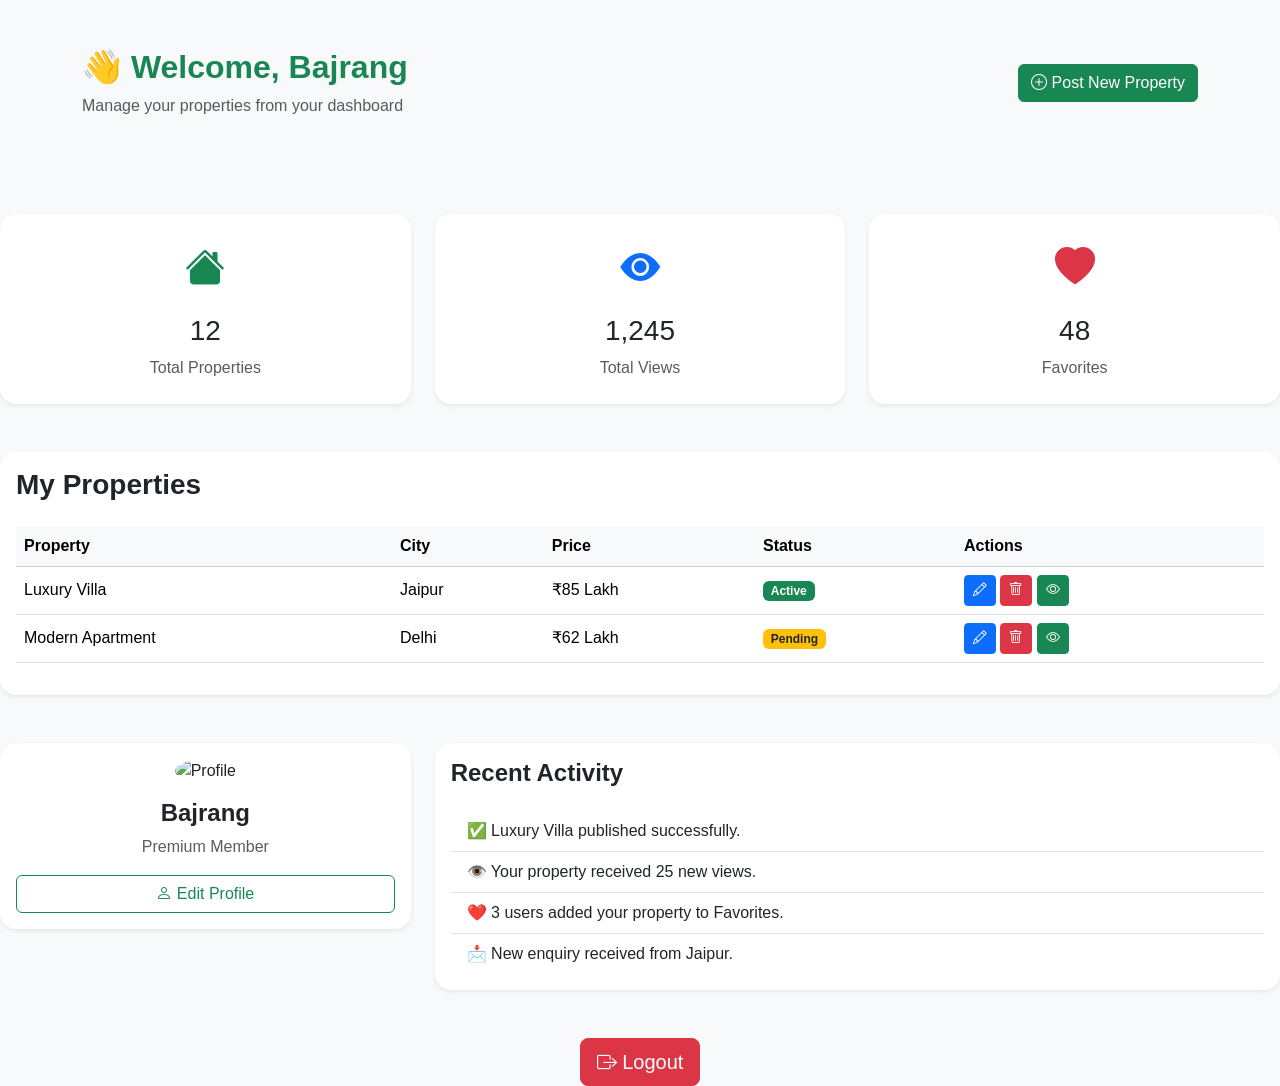
==== dashboard.html @ 8ec78494 "Completed User Dashboard UI" ====
<!DOCTYPE html>
<html lang="en">

<head>

<meta charset="UTF-8">

<meta name="viewport"
content="width=device-width, initial-scale=1.0">

<title>Dashboard | ZameenGhar</title>

<link href="https://cdn.jsdelivr.net/npm/bootstrap@5.3.7/dist/css/bootstrap.min.css" rel="stylesheet">

<link rel="stylesheet"
href="https://cdn.jsdelivr.net/npm/bootstrap-icons@1.13.1/font/bootstrap-icons.min.css">

<link rel="stylesheet"
href="assets/css/style.css">

</head>

<body class="bg-light">
    <div class="container py-5">

        <div class="d-flex justify-content-between align-items-center mb-5">
    
            <div>
    
                <h2 class="fw-bold text-success">
                    👋 Welcome, Bajrang
                </h2>
    
                <p class="text-muted mb-0">
                    Manage your properties from your dashboard
                </p>
    
            </div>
    
            <a href="post-property.html"
               class="btn btn-success">
    
                <i class="bi bi-plus-circle"></i>
    
                Post New Property
    
            </a>
    
        </div>
    
    </div>
    <div class="row g-4 mb-5">

        <div class="col-md-4">
    
            <div class="card shadow-sm border-0 rounded-4 text-center p-4">
    
                <i class="bi bi-house-fill text-success fs-1"></i>
    
                <h3 class="mt-3">12</h3>
    
                <p class="text-muted mb-0">
                    Total Properties
                </p>
    
            </div>
    
        </div>
    
        <div class="col-md-4">
    
            <div class="card shadow-sm border-0 rounded-4 text-center p-4">
    
                <i class="bi bi-eye-fill text-primary fs-1"></i>
    
                <h3 class="mt-3">1,245</h3>
    
                <p class="text-muted mb-0">
                    Total Views
                </p>
    
            </div>
    
        </div>
    
        <div class="col-md-4">
    
            <div class="card shadow-sm border-0 rounded-4 text-center p-4">
    
                <i class="bi bi-heart-fill text-danger fs-1"></i>
    
                <h3 class="mt-3">48</h3>
    
                <p class="text-muted mb-0">
                    Favorites
                </p>
    
            </div>
    
        </div>
    
    </div>
    <div class="card shadow-sm border-0 rounded-4">

        <div class="card-body">
    
            <h3 class="fw-bold mb-4">
                My Properties
            </h3>
    
            <div class="table-responsive">
    
                <table class="table table-hover align-middle">
    
                    <thead class="table-light">
    
                        <tr>
    
                            <th>Property</th>
    
                            <th>City</th>
    
                            <th>Price</th>
    
                            <th>Status</th>
    
                            <th>Actions</th>
    
                        </tr>
    
                    </thead>
    
                    <tbody>
    
                        <tr>
    
                            <td>Luxury Villa</td>
    
                            <td>Jaipur</td>
    
                            <td>₹85 Lakh</td>
    
                            <td>
                                <span class="badge bg-success">
                                    Active
                                </span>
                            </td>
    
                            <td>
    
                                <button class="btn btn-sm btn-primary">
                                    <i class="bi bi-pencil"></i>
                                </button>
    
                                <button class="btn btn-sm btn-danger">
                                    <i class="bi bi-trash"></i>
                                </button>
    
                                <a href="property-details.html"
                                   class="btn btn-sm btn-success">
                                    <i class="bi bi-eye"></i>
                                </a>
    
                            </td>
    
                        </tr>
    
                        <tr>
    
                            <td>Modern Apartment</td>
    
                            <td>Delhi</td>
    
                            <td>₹62 Lakh</td>
    
                            <td>
                                <span class="badge bg-warning text-dark">
                                    Pending
                                </span>
                            </td>
    
                            <td>
    
                                <button class="btn btn-sm btn-primary">
                                    <i class="bi bi-pencil"></i>
                                </button>
    
                                <button class="btn btn-sm btn-danger">
                                    <i class="bi bi-trash"></i>
                                </button>
    
                                <a href="property-details.html"
                                   class="btn btn-sm btn-success">
                                    <i class="bi bi-eye"></i>
                                </a>
    
                            </td>
    
                        </tr>
    
                    </tbody>
    
                </table>
    
            </div>
    
        </div>
    
    </div>
    <div class="row mt-5">

        <!-- Profile Card -->
    
        <div class="col-lg-4 mb-4">
    
            <div class="card shadow-sm border-0 rounded-4">
    
                <div class="card-body text-center">
    
                    <img src="https://i.pravatar.cc/150?img=12"
                         class="rounded-circle mb-3"
                         width="120"
                         height="120"
                         alt="Profile">
    
                    <h4 class="fw-bold">
                        Bajrang
                    </h4>
    
                    <p class="text-muted">
                        Premium Member
                    </p>
    
                    <button class="btn btn-outline-success w-100">
    
                        <i class="bi bi-person"></i>
    
                        Edit Profile
    
                    </button>
    
                </div>
    
            </div>
    
        </div>
    
        <!-- Recent Activity -->
    
        <div class="col-lg-8">
    
            <div class="card shadow-sm border-0 rounded-4">
    
                <div class="card-body">
    
                    <h4 class="fw-bold mb-4">
                        Recent Activity
                    </h4>
    
                    <ul class="list-group list-group-flush">
    
                        <li class="list-group-item">
                            ✅ Luxury Villa published successfully.
                        </li>
    
                        <li class="list-group-item">
                            👁️ Your property received 25 new views.
                        </li>
    
                        <li class="list-group-item">
                            ❤️ 3 users added your property to Favorites.
                        </li>
    
                        <li class="list-group-item">
                            📩 New enquiry received from Jaipur.
                        </li>
    
                    </ul>
    
                </div>
    
            </div>
    
        </div>
    
    </div>
    <div class="text-center mt-5">

        <button class="btn btn-danger btn-lg">
    
            <i class="bi bi-box-arrow-right"></i>
    
            Logout
    
        </button>
    
    </div>
    

</body>

</html>
---- assets/css/style.css ----
.navbar-brand{
    letter-spacing:1px;
}

.hero-title{
    font-weight:700;
}


body{
    background:#f8f9fa;
    font-family:Arial, sans-serif;
}
.card{
transition:.3s;
border-radius:15px;
overflow:hidden;
}

.card:hover{

transform:translateY(-8px);

box-shadow:0px 15px 40px rgba(0,0,0,.15);

}

.card img{

height:220px;

object-fit:cover;

}
.hero{
    min-height:650px;

    background:
    linear-gradient(rgba(0,0,0,.55),rgba(0,0,0,.55)),
    url("../images/hero.jpg");

    background-size:cover;
    background-position:center;
}
.category-card{

    background:#fff;

    border-radius:15px;

    padding:30px 15px;

    text-align:center;

    cursor:pointer;

    transition:.3s;

    box-shadow:0 5px 20px rgba(0,0,0,.08);

}

.category-card:hover{

    transform:translateY(-8px);

    box-shadow:0 15px 35px rgba(0,0,0,.15);

}

.category-card .icon{

    font-size:45px;

    margin-bottom:15px;

}

.category-card h5{

    font-weight:600;

}
.city-card{

    border-radius:20px;

    overflow:hidden;

    position:relative;

    cursor:pointer;

    transition:.3s;

    box-shadow:0 5px 20px rgba(0,0,0,.10);

}

.city-card:hover{

    transform:translateY(-8px);

    box-shadow:0 20px 40px rgba(0,0,0,.20);

}

.city-card img{

    width:100%;

    height:220px;

    object-fit:cover;

}

.city-info{

    position:absolute;

    bottom:0;

    width:100%;

    padding:20px;

    background:linear-gradient(transparent,rgba(0,0,0,.85));

    color:#fff;

}

.city-info p{

    margin:0;

}
.feature-box{

    background:#fff;

    padding:35px 25px;

    border-radius:20px;

    text-align:center;

    transition:.3s;

    box-shadow:0 5px 20px rgba(0,0,0,.08);

}

.feature-box:hover{

    transform:translateY(-8px);

    box-shadow:0 20px 40px rgba(0,0,0,.15);

}

.feature-icon{

    font-size:55px;

    margin-bottom:20px;

}

.feature-box h4{

    font-weight:700;

    margin-bottom:15px;

}

.feature-box p{

    color:#666;

    font-size:15px;

}
.footer{

    margin-top:70px;

}

.footer-link{

    color:#ccc;

    text-decoration:none;

    display:block;

    margin-bottom:10px;

    transition:.3s;

}

.footer-link:hover{

    color:#28a745;

    padding-left:8px;

}

.footer h5{

    margin-bottom:20px;

}

.footer p{

    color:#ddd;

}
.property-card{
    transition: all 0.3s ease;
    cursor: pointer;
}

.property-card:hover{
    transform: translateY(-8px);
    box-shadow: 0 15px 35px rgba(0,0,0,0.15);
}
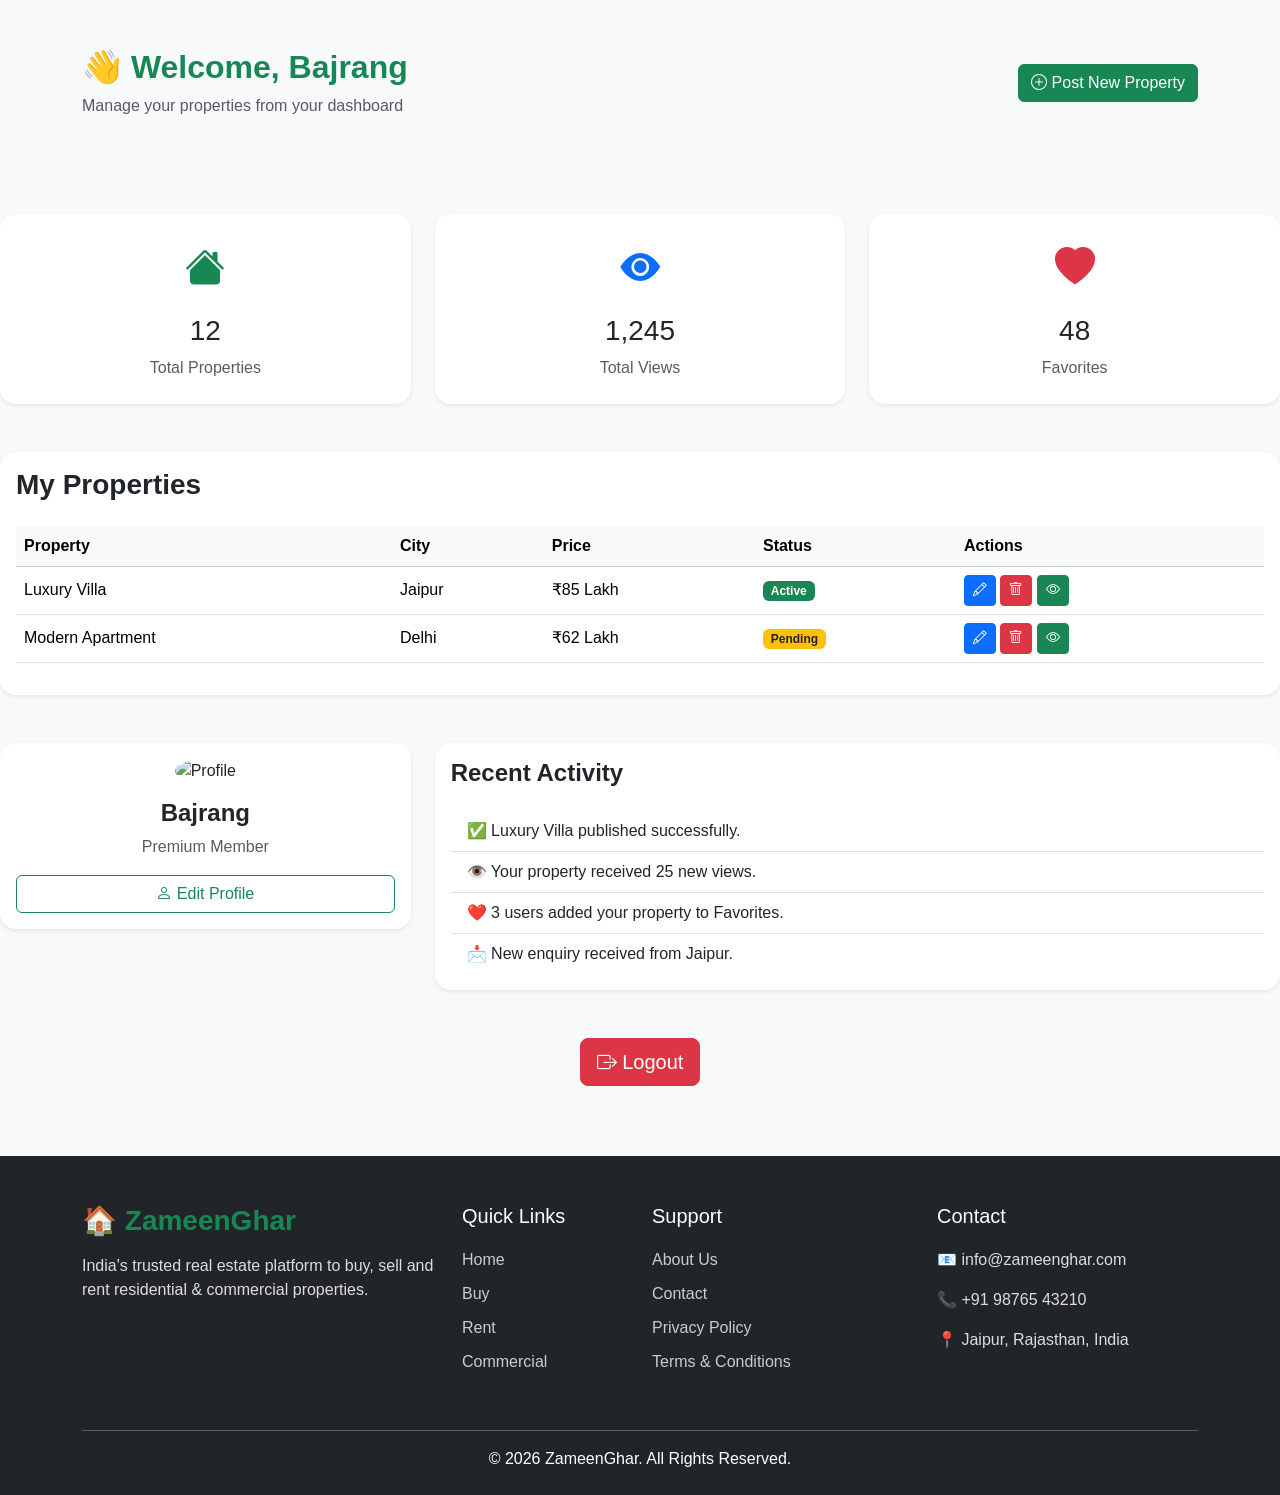
==== commit 8e093fdf: "Completed reuse componets footer" ====
--- a/dashboard.html
+++ b/dashboard.html
@@ -21,6 +21,7 @@
 </head>
 
 <body class="bg-light">
+    
     <div class="container py-5">
 
         <div class="d-flex justify-content-between align-items-center mb-5">
@@ -295,8 +296,18 @@
         </button>
     
     </div>
-    
-
+
+
+    
+    
+
+
+<script src="https://cdn.jsdelivr.net/npm/bootstrap@5.3.7/dist/js/bootstrap.bundle.min.js"></script>
+
+<script src="assets/js/config.js"></script>
+<script src="assets/js/app.js"></script>
+
+<div id="footer"></div>
 </body>
 
 </html>
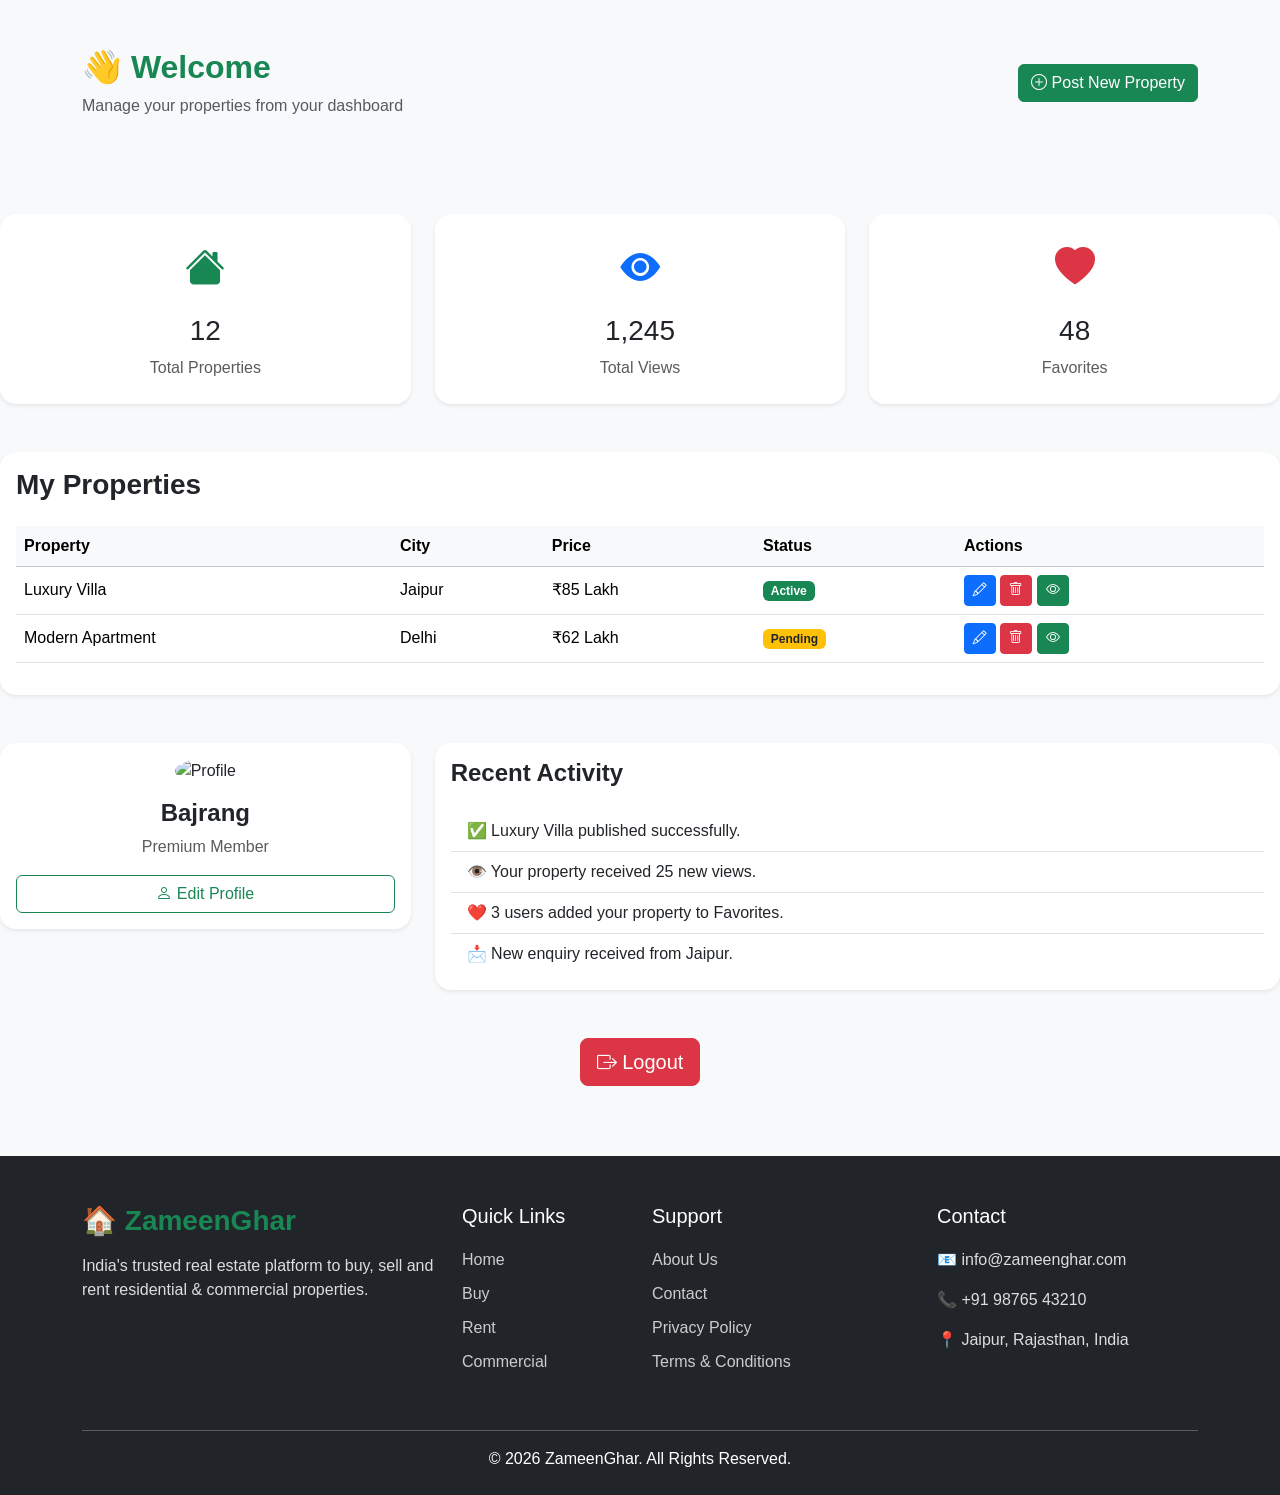
==== commit 2e790f15: "firebase connect  user created" ====
--- a/dashboard.html
+++ b/dashboard.html
@@ -28,8 +28,8 @@
     
             <div>
     
-                <h2 class="fw-bold text-success">
-                    👋 Welcome, Bajrang
+                <h2 id="welcomeUser" class="fw-bold text-success">
+                    👋 Welcome
                 </h2>
     
                 <p class="text-muted mb-0">
@@ -287,7 +287,10 @@
     </div>
     <div class="text-center mt-5">
 
-        <button class="btn btn-danger btn-lg">
+        <button id="logoutBtn" class="btn btn-danger btn-lg">
+            
+        
+            
     
             <i class="bi bi-box-arrow-right"></i>
     
@@ -303,9 +306,15 @@
 
 
 <script src="https://cdn.jsdelivr.net/npm/bootstrap@5.3.7/dist/js/bootstrap.bundle.min.js"></script>
-
+<script src="https://www.gstatic.com/firebasejs/10.12.2/firebase-app-compat.js"></script>
+<script src="https://www.gstatic.com/firebasejs/10.12.2/firebase-auth-compat.js"></script>
+<script src="https://www.gstatic.com/firebasejs/10.12.2/firebase-firestore-compat.js"></script>
+<script src="https://www.gstatic.com/firebasejs/10.12.2/firebase-storage-compat.js"></script>
+
+<script src="assets/js/firebase.js"></script>
 <script src="assets/js/config.js"></script>
 <script src="assets/js/app.js"></script>
+<script src="assets/js/auth.js"></script>
 
 <div id="footer"></div>
 </body>
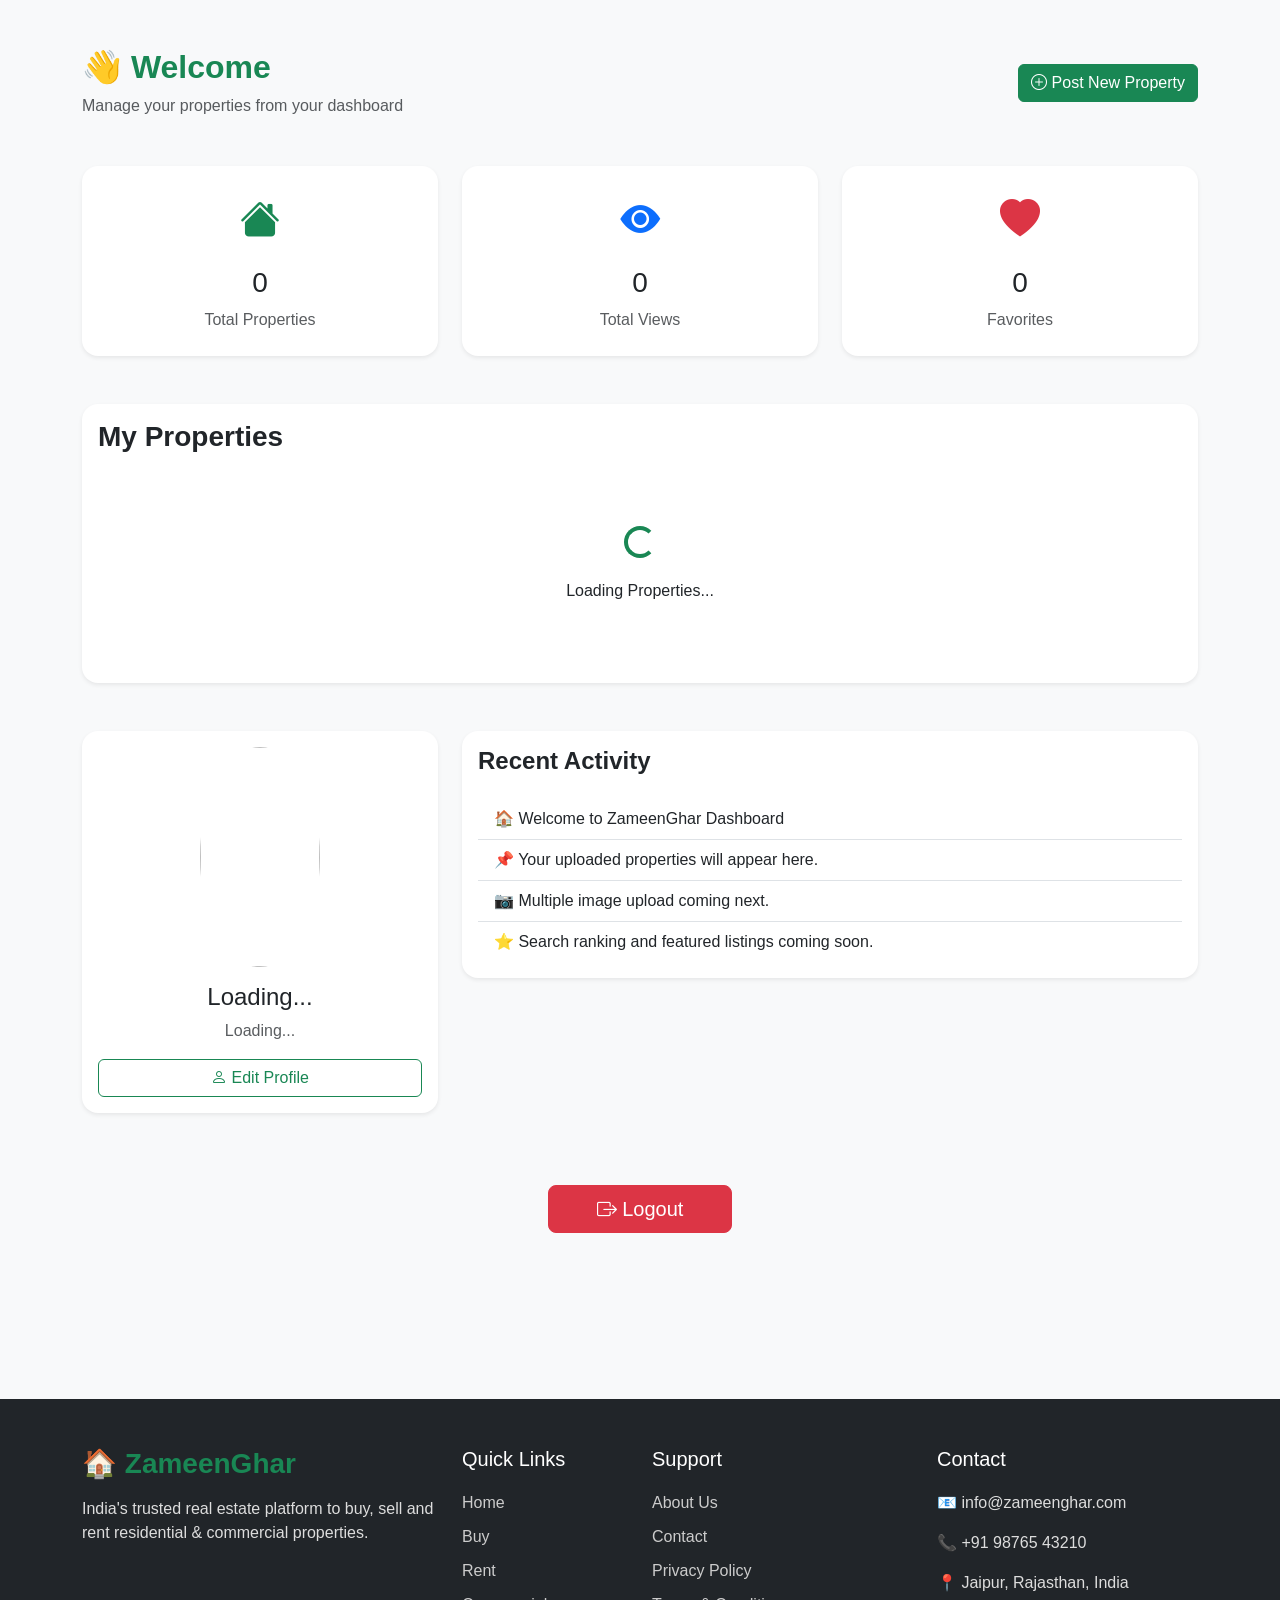
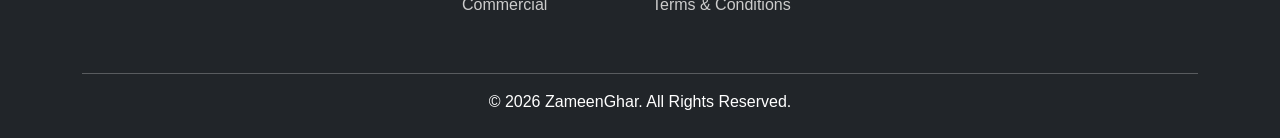
==== commit 4663b1b6: "Completed dashboad home js done" ====
--- a/dashboard.html
+++ b/dashboard.html
@@ -4,9 +4,7 @@
 <head>
 
 <meta charset="UTF-8">
-
-<meta name="viewport"
-content="width=device-width, initial-scale=1.0">
+<meta name="viewport" content="width=device-width, initial-scale=1.0">
 
 <title>Dashboard | ZameenGhar</title>
 
@@ -21,302 +19,284 @@
 </head>
 
 <body class="bg-light">
-    
-    <div class="container py-5">
-
-        <div class="d-flex justify-content-between align-items-center mb-5">
-    
-            <div>
-    
-                <h2 id="welcomeUser" class="fw-bold text-success">
-                    👋 Welcome
-                </h2>
-    
-                <p class="text-muted mb-0">
-                    Manage your properties from your dashboard
-                </p>
-    
-            </div>
-    
-            <a href="post-property.html"
-               class="btn btn-success">
-    
-                <i class="bi bi-plus-circle"></i>
-    
-                Post New Property
-    
-            </a>
-    
-        </div>
-    
-    </div>
-    <div class="row g-4 mb-5">
-
-        <div class="col-md-4">
-    
-            <div class="card shadow-sm border-0 rounded-4 text-center p-4">
-    
-                <i class="bi bi-house-fill text-success fs-1"></i>
-    
-                <h3 class="mt-3">12</h3>
-    
-                <p class="text-muted mb-0">
-                    Total Properties
-                </p>
-    
-            </div>
-    
-        </div>
-    
-        <div class="col-md-4">
-    
-            <div class="card shadow-sm border-0 rounded-4 text-center p-4">
-    
-                <i class="bi bi-eye-fill text-primary fs-1"></i>
-    
-                <h3 class="mt-3">1,245</h3>
-    
-                <p class="text-muted mb-0">
-                    Total Views
-                </p>
-    
-            </div>
-    
-        </div>
-    
-        <div class="col-md-4">
-    
-            <div class="card shadow-sm border-0 rounded-4 text-center p-4">
-    
-                <i class="bi bi-heart-fill text-danger fs-1"></i>
-    
-                <h3 class="mt-3">48</h3>
-    
-                <p class="text-muted mb-0">
-                    Favorites
-                </p>
-    
-            </div>
-    
-        </div>
-    
-    </div>
-    <div class="card shadow-sm border-0 rounded-4">
-
-        <div class="card-body">
-    
-            <h3 class="fw-bold mb-4">
-                My Properties
-            </h3>
-    
-            <div class="table-responsive">
-    
-                <table class="table table-hover align-middle">
-    
-                    <thead class="table-light">
-    
-                        <tr>
-    
-                            <th>Property</th>
-    
-                            <th>City</th>
-    
-                            <th>Price</th>
-    
-                            <th>Status</th>
-    
-                            <th>Actions</th>
-    
-                        </tr>
-    
-                    </thead>
-    
-                    <tbody>
-    
-                        <tr>
-    
-                            <td>Luxury Villa</td>
-    
-                            <td>Jaipur</td>
-    
-                            <td>₹85 Lakh</td>
-    
-                            <td>
-                                <span class="badge bg-success">
-                                    Active
-                                </span>
-                            </td>
-    
-                            <td>
-    
-                                <button class="btn btn-sm btn-primary">
-                                    <i class="bi bi-pencil"></i>
-                                </button>
-    
-                                <button class="btn btn-sm btn-danger">
-                                    <i class="bi bi-trash"></i>
-                                </button>
-    
-                                <a href="property-details.html"
-                                   class="btn btn-sm btn-success">
-                                    <i class="bi bi-eye"></i>
-                                </a>
-    
-                            </td>
-    
-                        </tr>
-    
-                        <tr>
-    
-                            <td>Modern Apartment</td>
-    
-                            <td>Delhi</td>
-    
-                            <td>₹62 Lakh</td>
-    
-                            <td>
-                                <span class="badge bg-warning text-dark">
-                                    Pending
-                                </span>
-                            </td>
-    
-                            <td>
-    
-                                <button class="btn btn-sm btn-primary">
-                                    <i class="bi bi-pencil"></i>
-                                </button>
-    
-                                <button class="btn btn-sm btn-danger">
-                                    <i class="bi bi-trash"></i>
-                                </button>
-    
-                                <a href="property-details.html"
-                                   class="btn btn-sm btn-success">
-                                    <i class="bi bi-eye"></i>
-                                </a>
-    
-                            </td>
-    
-                        </tr>
-    
-                    </tbody>
-    
-                </table>
-    
-            </div>
-    
-        </div>
-    
-    </div>
-    <div class="row mt-5">
-
-        <!-- Profile Card -->
-    
-        <div class="col-lg-4 mb-4">
-    
-            <div class="card shadow-sm border-0 rounded-4">
-    
-                <div class="card-body text-center">
-    
-                    <img src="https://i.pravatar.cc/150?img=12"
-                         class="rounded-circle mb-3"
-                         width="120"
-                         height="120"
-                         alt="Profile">
-    
-                    <h4 class="fw-bold">
-                        Bajrang
-                    </h4>
-    
-                    <p class="text-muted">
-                        Premium Member
-                    </p>
-    
-                    <button class="btn btn-outline-success w-100">
-    
-                        <i class="bi bi-person"></i>
-    
-                        Edit Profile
-    
-                    </button>
-    
-                </div>
-    
-            </div>
-    
-        </div>
-    
-        <!-- Recent Activity -->
-    
-        <div class="col-lg-8">
-    
-            <div class="card shadow-sm border-0 rounded-4">
-    
-                <div class="card-body">
-    
-                    <h4 class="fw-bold mb-4">
-                        Recent Activity
-                    </h4>
-    
-                    <ul class="list-group list-group-flush">
-    
-                        <li class="list-group-item">
-                            ✅ Luxury Villa published successfully.
-                        </li>
-    
-                        <li class="list-group-item">
-                            👁️ Your property received 25 new views.
-                        </li>
-    
-                        <li class="list-group-item">
-                            ❤️ 3 users added your property to Favorites.
-                        </li>
-    
-                        <li class="list-group-item">
-                            📩 New enquiry received from Jaipur.
-                        </li>
-    
-                    </ul>
-    
-                </div>
-    
-            </div>
-    
-        </div>
-    
-    </div>
-    <div class="text-center mt-5">
-
-        <button id="logoutBtn" class="btn btn-danger btn-lg">
-            
-        
-            
-    
-            <i class="bi bi-box-arrow-right"></i>
-    
-            Logout
-    
-        </button>
-    
-    </div>
-
-
-    
-    
-
+
+<div class="container py-5">
+
+<div class="d-flex justify-content-between align-items-center mb-5">
+
+<div>
+
+<h2 id="welcomeUser" class="fw-bold text-success">
+
+👋 Welcome
+
+</h2>
+
+<p class="text-muted mb-0">
+
+Manage your properties from your dashboard
+
+</p>
+
+</div>
+
+<div>
+
+<a href="post-property.html"
+class="btn btn-success">
+
+<i class="bi bi-plus-circle"></i>
+
+Post New Property
+
+</a>
+
+</div>
+
+</div>
+
+<!-- Dashboard Stats -->
+
+<div class="row g-4 mb-5">
+
+<div class="col-md-4">
+
+<div class="card border-0 shadow-sm rounded-4 text-center p-4">
+
+<i class="bi bi-house-fill text-success fs-1"></i>
+
+<h3 id="totalProperties" class="mt-3">
+
+0
+
+</h3>
+
+<p class="text-muted mb-0">
+
+Total Properties
+
+</p>
+
+</div>
+
+</div>
+
+<div class="col-md-4">
+
+<div class="card border-0 shadow-sm rounded-4 text-center p-4">
+
+<i class="bi bi-eye-fill text-primary fs-1"></i>
+
+<h3 id="totalViews" class="mt-3">
+
+0
+
+</h3>
+
+<p class="text-muted mb-0">
+
+Total Views
+
+</p>
+
+</div>
+
+</div>
+
+<div class="col-md-4">
+
+<div class="card border-0 shadow-sm rounded-4 text-center p-4">
+
+<i class="bi bi-heart-fill text-danger fs-1"></i>
+
+<h3 id="totalFavorites" class="mt-3">
+
+0
+
+</h3>
+
+<p class="text-muted mb-0">
+
+Favorites
+
+</p>
+
+</div>
+
+</div>
+
+</div>
+
+<!-- My Properties -->
+
+<div class="card shadow-sm border-0 rounded-4">
+
+<div class="card-body">
+
+<h3 class="fw-bold mb-4">
+
+My Properties
+
+</h3>
+
+<div id="myProperties">
+
+<div class="text-center py-5">
+
+<div class="spinner-border text-success"></div>
+
+<p class="mt-3">
+
+Loading Properties...
+
+</p>
+
+</div>
+
+</div>
+
+</div>
+
+</div>
+
+<!-- Profile + Activity -->
+
+<div class="row mt-5">
+
+<div class="col-lg-4 mb-4">
+
+<div class="card shadow-sm border-0 rounded-4">
+
+<div class="card-body text-center">
+
+<img
+src="https://i.pravatar.cc/150?img=12"
+class="rounded-circle mb-3"
+width="120"
+height="120">
+
+<h4 id="profileName">
+
+Loading...
+
+</h4>
+
+<p id="profileEmail"
+class="text-muted">
+
+Loading...
+
+</p>
+
+<button class="btn btn-outline-success w-100">
+
+<i class="bi bi-person"></i>
+
+Edit Profile
+
+</button>
+
+</div>
+
+</div>
+
+</div>
+
+<div class="col-lg-8">
+
+<div class="card shadow-sm border-0 rounded-4">
+
+<div class="card-body">
+
+<h4 class="fw-bold mb-4">
+
+Recent Activity
+
+</h4>
+
+<ul class="list-group list-group-flush">
+
+<li class="list-group-item">
+
+🏠 Welcome to ZameenGhar Dashboard
+
+</li>
+
+<li class="list-group-item">
+
+📌 Your uploaded properties will appear here.
+
+</li>
+
+<li class="list-group-item">
+
+📷 Multiple image upload coming next.
+
+</li>
+
+<li class="list-group-item">
+
+⭐ Search ranking and featured listings coming soon.
+
+</li>
+
+</ul>
+
+</div>
+
+</div>
+
+</div>
+
+</div>
+<!-- Logout -->
+
+<div class="text-center mt-5 mb-5">
+
+    <button
+        id="logoutBtn"
+        class="btn btn-danger btn-lg px-5">
+
+        <i class="bi bi-box-arrow-right"></i>
+
+        Logout
+
+    </button>
+
+</div>
+
+</div>
+
+<!-- Footer -->
+
+<div id="footer"></div>
+
+<!-- Bootstrap -->
 
 <script src="https://cdn.jsdelivr.net/npm/bootstrap@5.3.7/dist/js/bootstrap.bundle.min.js"></script>
+
+<!-- Firebase -->
+
 <script src="https://www.gstatic.com/firebasejs/10.12.2/firebase-app-compat.js"></script>
+
 <script src="https://www.gstatic.com/firebasejs/10.12.2/firebase-auth-compat.js"></script>
+
 <script src="https://www.gstatic.com/firebasejs/10.12.2/firebase-firestore-compat.js"></script>
+
 <script src="https://www.gstatic.com/firebasejs/10.12.2/firebase-storage-compat.js"></script>
 
+<!-- Project JS -->
+
 <script src="assets/js/firebase.js"></script>
+
 <script src="assets/js/config.js"></script>
+
 <script src="assets/js/app.js"></script>
+
 <script src="assets/js/auth.js"></script>
 
-<div id="footer"></div>
+<script src="assets/js/dashboard.js"></script>
+
 </body>
 
 </html>
